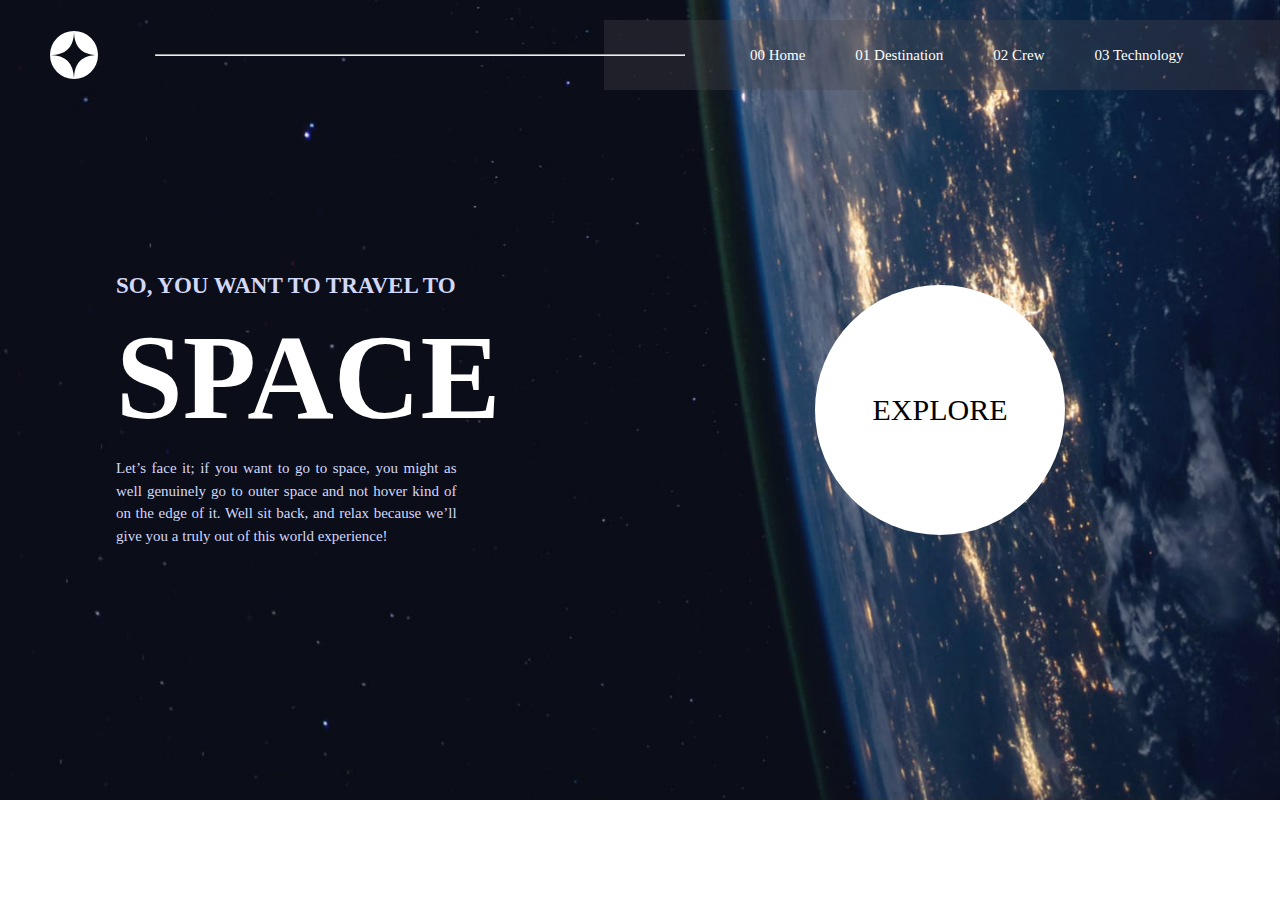
==== starter-code/index.html @ 251bf9c3 "commit" ====
<!DOCTYPE html>
<html lang="en">
<head>
  <meta charset="UTF-8">
  <meta name="viewport" content="width=device-width, initial-scale=1.0">
  <link rel="icon" type="image/png" sizes="32x32" href="./assets/favicon-32x32.png">
  <link rel="stylesheet" href="styles/home.css">
  <title>Frontend Mentor | Space tourism website</title>
</head>
<body>
  <div class="page">
    <nav>
      <div class="nav-section">
        <img src="assets/shared/logo.svg" alt="" class="logo">
        <hr>
      </div>
      <ul class="navbar">
        <li> <a href="index.html" class="nav-links">00 Home</a></li>
        <li> <a href="/starter-code/destination/destination-moon.html" class="nav-links">01 Destination</a></li>
        <li><a href="/starter-code/crew/crew-commander.html" class="nav-links">02 Crew</a></li>
        <li> <a href="/starter-code/technology/technology-capsule.html" class="nav-links">03 Technology</a></li>
      </ul>
    </nav>
    <main>
      <div class="left">
        <h2>
          So, you want to travel to
        </h2>
        <h1>Space</h1>
        <p class="body">
          Let’s face it; if you want to go to space, you might as well genuinely go to 
          outer space and not hover kind of on the edge of it. Well sit back, and relax 
          because we’ll give you a truly out of this world experience!
        </p>
      </div>
      <div class="right">
        <div class="exploring">
          <div class="explore-container">
            <p class="explore">
              Explore
            </p>
          </div>
        </div>
      </div>
    </main>
  </div>
</body>
</html>
---- starter-code/styles/home.css ----
*{
  margin: 0;
  padding: 0;
  box-sizing: border-box;
}
body{
  background-image: url(../assets/home/background-home-desktop.jpg);
  background-repeat: no-repeat;
  background-size:cover;
}
.page{
  margin-top: 20px;
}
nav{
  display: flex;
  margin-left: 50px;
  align-items: center;
  margin-bottom: 120px;
  justify-content: space-between;
}
.nav-section{
  display: flex;
  align-items: center;
}
hr{
  color: rgb(255, 255, 255);
  height: 1px;
  z-index: 30;
  width: 530px;
  position: absolute;
  left: 155px;
}
.navbar{
  background-color: rgba(73, 74, 78, 0.329);
  position: relative;
  z-index: 10;
  width: 55%;
  color: white;
  list-style: none;
  display: flex;
  height: 70px;
  align-items: center;
  justify-content: center;
}
.nav-links{
  margin-left: 50px;
  font-size: 15px;
  text-decoration: none;
  color: white;
  padding-bottom: 22px;
}
.nav-links:hover{
  border-bottom: 3px solid hsla(0, 0%, 100%, 0.5);
}
.nav-links:focus{
  border-bottom: 3px solid hsl(0, 0%, 100%) !important;
}






/****************************************************/
main{
  width: 85%;
  margin: auto;
  display: grid;
  grid-template-columns: 1fr 1fr;
  align-items: center;
}
h2{
  font-size: 23px;
  color: hsl(231, 77%, 90%);
  text-transform: uppercase;
  margin: 0px 0px 10px 0px;
}
h1{
  font-size: 120px;
  color: hsl(0, 0%, 100%);
  text-transform: uppercase;
  margin: 0px 0px 10px 0px;
}
.left{
  margin-left: 20px;
}
.body{
  font-size: 15px;
  color: hsl(231, 77%, 90%);
  width: 65%;
  font-weight: 400;
  line-height: 1.5;
  text-align: justify;
}
.exploring{
  margin-left: 100px;
  align-items: center;
  height: 400px;
  width: 400px;
  display: flex;
  align-items: center;
  justify-content: center;
  border-radius: 50%;
  transition: 0.5s;
}
.explore-container{
  background-color: hsl(0, 0%, 100%);
  height: 250px;
  width: 250px;
  border-radius: 50%;
  display: flex;
  align-items: center;
  justify-content: center;
}
.explore{
  font-size: 30px;
  text-transform: uppercase;
}
.exploring:hover{
  background-color: rgba(255, 255, 255, 0.342);
  padding: 50px;
}
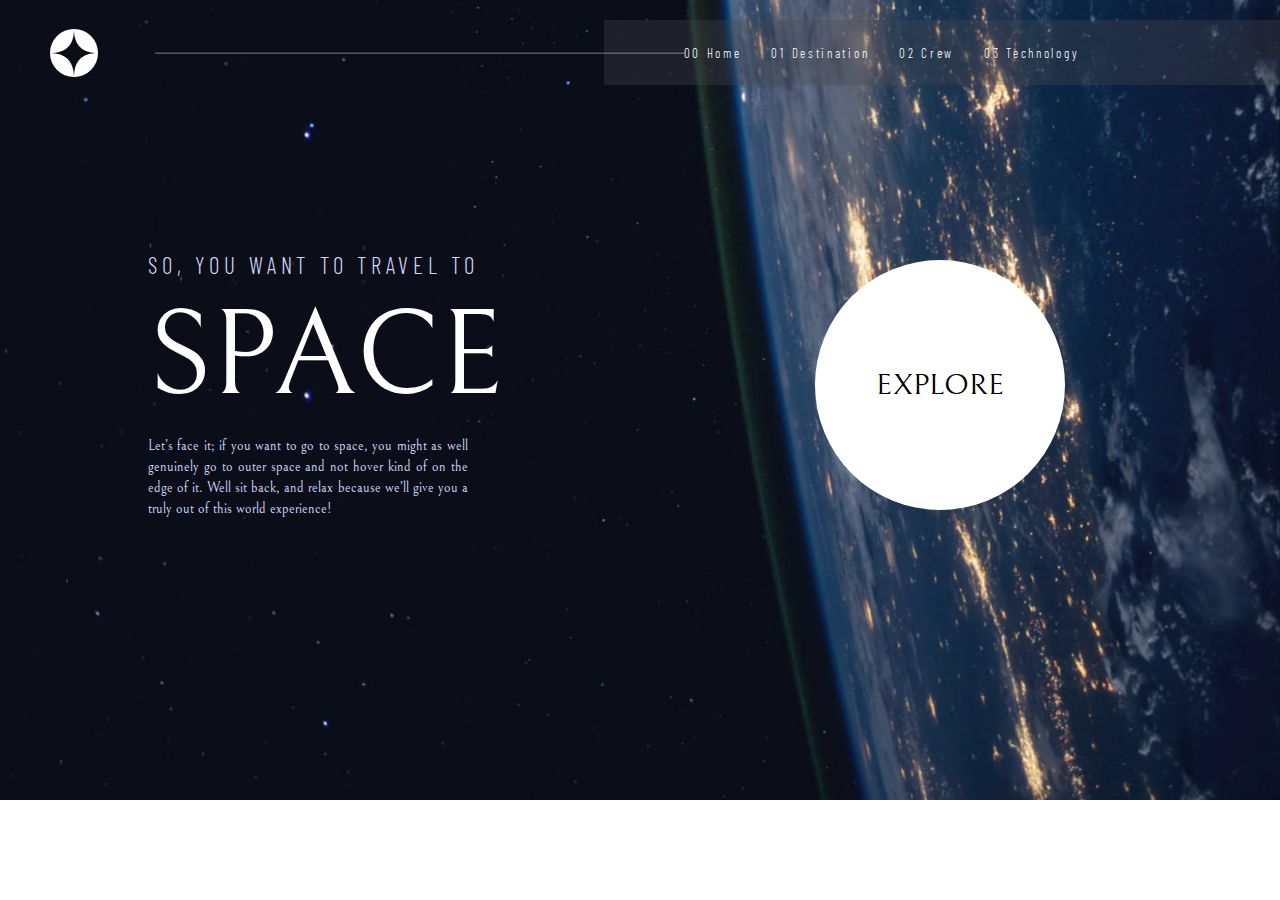
==== commit 9dc02f4f: "desktop view completed" ====
--- a/starter-code/index.html
+++ b/starter-code/index.html
@@ -4,6 +4,9 @@
   <meta charset="UTF-8">
   <meta name="viewport" content="width=device-width, initial-scale=1.0">
   <link rel="icon" type="image/png" sizes="32x32" href="./assets/favicon-32x32.png">
+  <link rel="preconnect" href="https://fonts.googleapis.com">
+  <link rel="preconnect" href="https://fonts.gstatic.com" crossorigin>
+  <link href="https://fonts.googleapis.com/css2?family=Barlow+Condensed&family=Bellefair&display=swap" rel="stylesheet">
   <link rel="stylesheet" href="styles/home.css">
   <title>Frontend Mentor | Space tourism website</title>
 </head>
--- a/starter-code/styles/home.css
+++ b/starter-code/styles/home.css
@@ -1,91 +1,42 @@
-*{
-  margin: 0;
-  padding: 0;
-  box-sizing: border-box;
-}
+@import 'nav.css';
+
 body{
-  background-image: url(../assets/home/background-home-desktop.jpg);
+  background: url(/starter-code/assets/home/background-home-desktop.jpg);
   background-repeat: no-repeat;
   background-size:cover;
 }
-.page{
-  margin-top: 20px;
-}
-nav{
-  display: flex;
-  margin-left: 50px;
-  align-items: center;
-  margin-bottom: 120px;
-  justify-content: space-between;
-}
-.nav-section{
-  display: flex;
-  align-items: center;
-}
-hr{
-  color: rgb(255, 255, 255);
-  height: 1px;
-  z-index: 30;
-  width: 530px;
-  position: absolute;
-  left: 155px;
-}
-.navbar{
-  background-color: rgba(73, 74, 78, 0.329);
-  position: relative;
-  z-index: 10;
-  width: 55%;
-  color: white;
-  list-style: none;
-  display: flex;
-  height: 70px;
-  align-items: center;
-  justify-content: center;
-}
-.nav-links{
-  margin-left: 50px;
-  font-size: 15px;
-  text-decoration: none;
-  color: white;
-  padding-bottom: 22px;
-}
-.nav-links:hover{
-  border-bottom: 3px solid hsla(0, 0%, 100%, 0.5);
-}
-.nav-links:focus{
-  border-bottom: 3px solid hsl(0, 0%, 100%) !important;
-}
-
-
-
-
-
 
 /****************************************************/
 main{
-  width: 85%;
+  width: 80%;
   margin: auto;
   display: grid;
   grid-template-columns: 1fr 1fr;
   align-items: center;
+  padding-top: 50px;
 }
 h2{
   font-size: 23px;
   color: hsl(231, 77%, 90%);
   text-transform: uppercase;
   margin: 0px 0px 10px 0px;
+  font-family: 'Barlow Condensed', sans-serif;
+  letter-spacing: 4.75px;
+  font-weight: 300;
 }
 h1{
   font-size: 120px;
   color: hsl(0, 0%, 100%);
   text-transform: uppercase;
   margin: 0px 0px 10px 0px;
+  font-family: 'Bellefair', serif;
+  font-weight: 300;
 }
 .left{
   margin-left: 20px;
 }
 .body{
-  font-size: 15px;
+  font-size: 14px;
   color: hsl(231, 77%, 90%);
   width: 65%;
   font-weight: 400;
